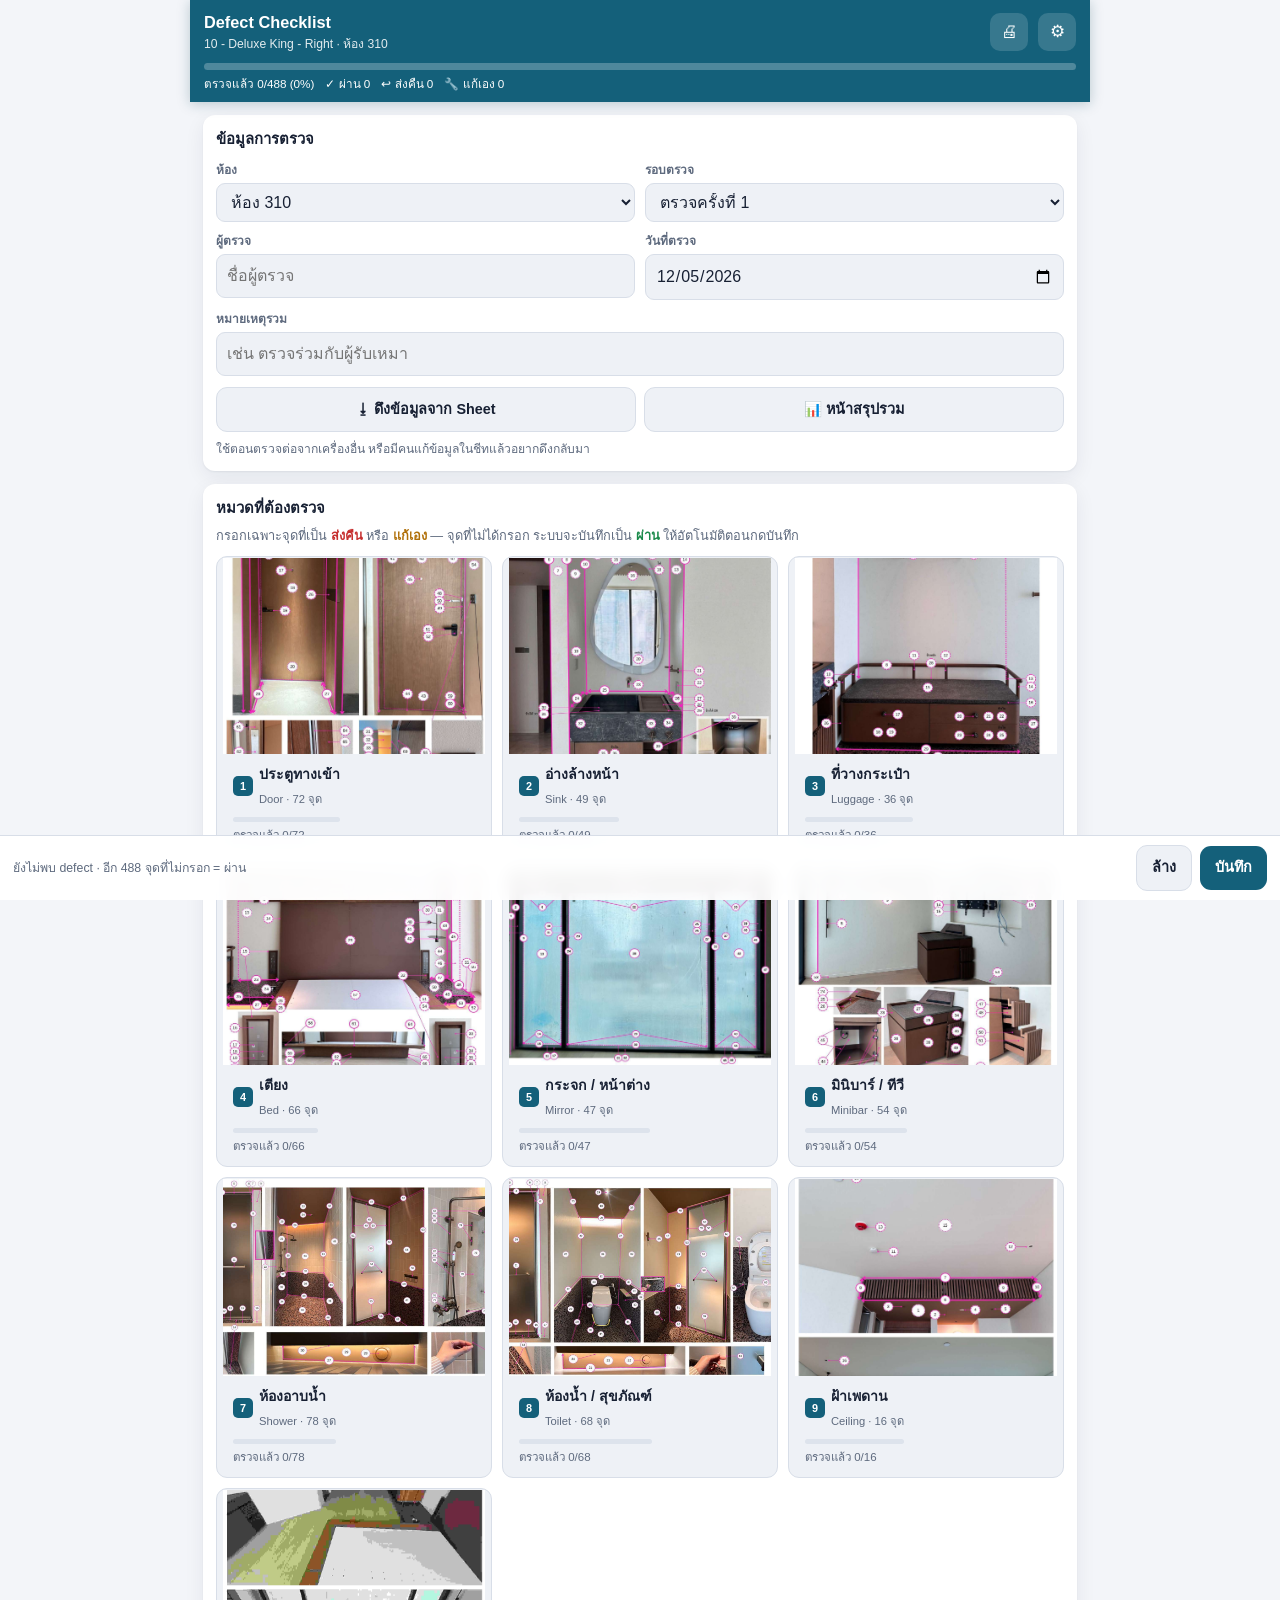
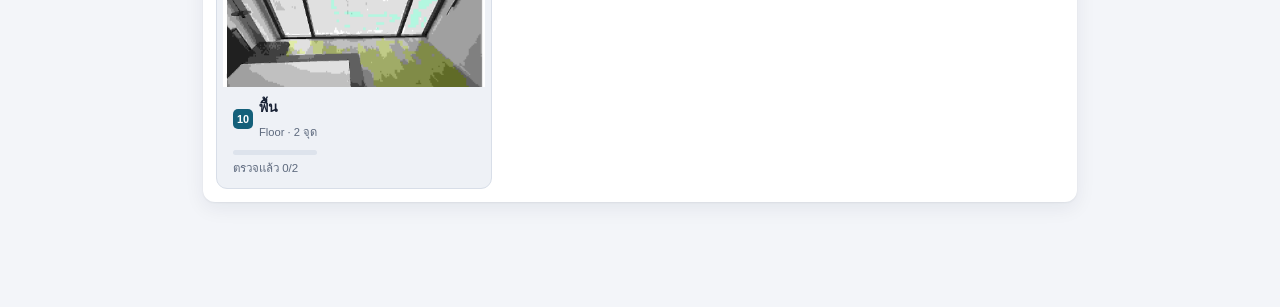
==== index.html @ 96c691bc "Detect new versions instead of relying on a manual cache clear The ?v= query strings only busted css" ====
<!DOCTYPE html>
<html lang="th">
<head>
<meta charset="utf-8">
<meta name="viewport" content="width=device-width, initial-scale=1, viewport-fit=cover">
<meta http-equiv="Cache-Control" content="no-cache, must-revalidate">
<meta http-equiv="Pragma" content="no-cache">
<meta name="theme-color" content="#14607a">
<title>Defect Checklist — 10 Deluxe King Right</title>
<link rel="icon" href="data:image/svg+xml,%3Csvg xmlns='http://www.w3.org/2000/svg' viewBox='0 0 32 32'%3E%3Crect width='32' height='32' rx='7' fill='%2314607a'/%3E%3Cpath d='M9 16.5l4.5 4.5L23 11.5' stroke='%23fff' stroke-width='3.4' fill='none' stroke-linecap='round' stroke-linejoin='round'/%3E%3C/svg%3E">
<link rel="stylesheet" href="css/app.css?v=6">
</head>
<body>

<!-- ══════════ หน้าแรก ══════════ -->
<div class="screen active" id="screenHome">
  <header class="topbar">
    <div class="topbar-row">
      <div style="min-width:0">
        <h1>Defect Checklist</h1>
        <div class="sub" id="homeSub">—</div>
      </div>
      <div class="spacer"></div>
      <button class="icon-btn" id="btnPrint" title="พิมพ์ / บันทึก PDF" aria-label="พิมพ์">🖨</button>
      <button class="icon-btn" id="btnSettings" title="ตั้งค่า" aria-label="ตั้งค่า">⚙</button>
    </div>
    <div class="progress-wrap">
      <div class="progress-bar">
        <span class="p-pass" id="barPass"></span>
        <span class="p-return" id="barReturn"></span>
        <span class="p-fix" id="barFix"></span>
      </div>
      <div class="progress-legend" id="homeLegend"></div>
    </div>
  </header>

  <div id="banners"></div>

  <section class="card no-print">
    <h2>ข้อมูลการตรวจ</h2>
    <div class="field-grid">
      <div class="field">
        <label for="fRoom">ห้อง</label>
        <select id="fRoom"></select>
      </div>
      <div class="field">
        <label for="fRound">รอบตรวจ</label>
        <select id="fRound"></select>
      </div>
      <div class="field">
        <label for="fInspector">ผู้ตรวจ</label>
        <input id="fInspector" type="text" placeholder="ชื่อผู้ตรวจ" autocomplete="name">
      </div>
      <div class="field">
        <label for="fDate">วันที่ตรวจ</label>
        <input id="fDate" type="date">
      </div>
      <div class="field full">
        <label for="fNote">หมายเหตุรวม</label>
        <input id="fNote" type="text" placeholder="เช่น ตรวจร่วมกับผู้รับเหมา">
      </div>
    </div>
    <div style="display:flex;gap:8px;margin-top:11px;flex-wrap:wrap">
      <button class="btn btn-ghost" id="btnLoad" style="flex:1;min-width:150px">⭳ ดึงข้อมูลจาก Sheet</button>
      <a class="btn btn-ghost" href="summary.html" style="flex:1;min-width:150px;text-decoration:none">📊 หน้าสรุปรวม</a>
    </div>
    <p style="margin:8px 0 0;font-size:.76rem;color:var(--muted)" id="loadHint">
      ใช้ตอนตรวจต่อจากเครื่องอื่น หรือมีคนแก้ข้อมูลในชีทแล้วอยากดึงกลับมา
    </p>
  </section>

  <section class="card no-print">
    <h2>หมวดที่ต้องตรวจ</h2>
    <p style="margin:-4px 0 11px;font-size:.8rem;color:var(--muted)">
      กรอกเฉพาะจุดที่เป็น <b style="color:var(--return)">ส่งคืน</b> หรือ
      <b style="color:var(--fix)">แก้เอง</b> —
      จุดที่ไม่ได้กรอก ระบบจะบันทึกเป็น <b style="color:var(--pass)">ผ่าน</b> ให้อัตโนมัติตอนกดบันทึก
    </p>
    <div class="cat-grid" id="catGrid"></div>
  </section>

  <div id="printArea"></div>
</div>

<!-- ══════════ หน้าหมวด ══════════ -->
<div class="screen" id="screenCat">
  <header class="topbar">
    <div class="topbar-row">
      <button class="icon-btn" id="btnBack" aria-label="ย้อนกลับ">←</button>
      <div style="min-width:0;flex:1">
        <h1 id="catTitle">—</h1>
        <div class="sub" id="catSub">—</div>
      </div>
      <button class="icon-btn" id="btnAllPass" title="ให้ผ่านทั้งหมดที่ยังไม่ตรวจ">✓✓</button>
    </div>
    <div class="progress-wrap">
      <div class="progress-bar">
        <span class="p-pass" id="cBarPass"></span>
        <span class="p-return" id="cBarReturn"></span>
        <span class="p-fix" id="cBarFix"></span>
      </div>
      <div class="progress-legend" id="catLegend"></div>
    </div>
  </header>

  <div class="photo-card no-print">
    <div class="photo-wrap" id="photoWrap">
      <img id="catImg" alt="รูปอ้างอิงจุดตรวจ" loading="lazy">
    </div>
    <div class="photo-hint">
      <span id="photoHintText">แตะที่รูปเพื่อขยาย</span>
      <button id="btnZoom">ขยายเต็มจอ ⤢</button>
    </div>
  </div>

  <div class="card no-print" id="notesCard" hidden>
    <h2>หมายเหตุของหมวดนี้</h2>
    <ul class="note-list" id="notesList"></ul>
  </div>

  <div class="jump-row no-print">
    <input id="fJump" type="number" inputmode="numeric" min="1" placeholder="ดูเลขบนรูป แล้วพิมพ์เลขข้อที่นี่">
    <button class="btn btn-primary" id="btnJump">ไป</button>
  </div>

  <div class="filter-row no-print" id="filterRow"></div>

  <div class="item-list" id="itemList"></div>
</div>

<!-- ══════════ แถบล่าง ══════════ -->
<div class="bottom-bar no-print">
  <div class="sum" id="bottomSum">—</div>
  <button class="btn btn-ghost" id="btnReset">ล้าง</button>
  <button class="btn btn-primary" id="btnSave">บันทึก</button>
</div>

<!-- ══════════ ตัวดูรูปแบบขยาย ══════════ -->
<div class="viewer" id="viewer">
  <div class="viewer-head">
    <button class="icon-btn" id="viewerClose" aria-label="ปิด">✕</button>
    <div class="t" id="viewerTitle">—</div>
    <button class="icon-btn" id="viewerOut" aria-label="ย่อ">−</button>
    <button class="icon-btn" id="viewerIn" aria-label="ขยาย">＋</button>
  </div>
  <div class="viewer-stage" id="viewerStage">
    <div class="viewer-inner" id="viewerInner"><img id="viewerImg" alt=""></div>
  </div>
  <div class="viewer-foot">ใช้สองนิ้วซูม · ลากเพื่อเลื่อน · แตะสองครั้งเพื่อซูมเข้า-ออก</div>
</div>

<!-- ══════════ ตั้งค่า ══════════ -->
<dialog id="dlgSettings">
  <div class="dlg-head">ตั้งค่าการเชื่อมต่อ Google Sheet</div>
  <div class="dlg-body">
    <div class="field">
      <label for="fApiUrl">Web App URL (จาก Apps Script)</label>
      <input id="fApiUrl" type="url" placeholder="https://script.google.com/macros/s/.../exec">
    </div>
    <p id="apiSrcNote">—</p>
    <div>
      <span class="status-dot" id="connDot"></span>
      <span id="connText" style="font-size:.83rem">ยังไม่ได้ทดสอบ</span>
    </div>
    <div class="field">
      <label>รูปถ่ายประกอบ</label>
      <label style="display:flex;gap:8px;align-items:center;font-weight:400;font-size:.85rem">
        <input type="checkbox" id="fUploadPhotos" style="width:auto" checked>
        ส่งรูปขึ้น Google Drive ด้วย (ปิดไว้ถ้าเน็ตช้า)
      </label>
    </div>
    <p style="border-top:1px solid var(--line);padding-top:10px">
      เวอร์ชันไฟล์บนเครื่องนี้: <b id="verText">—</b><br>
      ถ้าเลขไม่ตรงกับที่ทีมแจ้ง แปลว่าเบราว์เซอร์ยังใช้ไฟล์เก่าที่ cache ไว้ —
      ปิดแท็บแล้วเปิดใหม่ หรือรีเฟรชแบบล้าง cache
    </p>
  </div>
  <div class="dlg-actions">
    <button class="btn btn-ghost" id="btnResetConn" hidden>คืนค่าเริ่มต้น</button>
    <button class="btn btn-ghost" id="btnTestConn">ทดสอบการเชื่อมต่อ</button>
    <button class="btn btn-primary" id="btnSaveSettings">บันทึก</button>
  </div>
</dialog>

<div class="toast" id="toast"></div>
<input type="file" id="photoInput" accept="image/*" capture="environment" hidden>

<script src="js/config.js?v=6"></script>
<script src="js/checklist.js?v=6"></script>
<script src="js/app.js?v=6"></script>
</body>
</html>
---- css/app.css ----
:root {
  --bg: #f3f5f9;
  --surface: #ffffff;
  --surface-2: #eef1f6;
  --line: #d8dee8;
  --text: #172033;
  --muted: #5e6a7e;
  --brand: #14607a;
  --brand-dark: #0e4657;

  --pass: #1a8a4a;
  --pass-bg: #e7f7ed;
  --pass-line: #a9dfc0;
  --return: #c62f2f;
  --return-bg: #fdeaea;
  --return-line: #f0b3b3;
  --fix: #b0700a;
  --fix-bg: #fdf3e0;
  --fix-line: #ecd0a0;

  --radius: 12px;
  --shadow: 0 1px 2px rgba(20, 30, 50, .06), 0 6px 20px rgba(20, 30, 50, .07);
  --safe-b: env(safe-area-inset-bottom, 0px);
  --safe-t: env(safe-area-inset-top, 0px);
}

* { box-sizing: border-box; -webkit-tap-highlight-color: transparent; }

html, body {
  margin: 0; padding: 0;
  background: var(--bg); color: var(--text);
  font-family: -apple-system, BlinkMacSystemFont, "Segoe UI", "Noto Sans Thai",
               "Sarabun", "Helvetica Neue", Arial, sans-serif;
  font-size: 16px; line-height: 1.5;
  overscroll-behavior-y: none;
}
button, input, select, textarea { font: inherit; color: inherit; }
button { cursor: pointer; border: none; background: none; }

/* ══════════ screens ══════════ */
.screen { display: none; max-width: 900px; margin: 0 auto; padding-bottom: calc(92px + var(--safe-b)); }
.screen.active { display: block; }

.topbar {
  position: sticky; top: 0; z-index: 40;
  background: var(--brand); color: #fff;
  padding: calc(10px + var(--safe-t)) 14px 10px;
  box-shadow: 0 2px 12px rgba(14, 70, 87, .25);
}
.topbar-row { display: flex; align-items: center; gap: 10px; }
.topbar h1 { margin: 0; font-size: 1.02rem; font-weight: 700; }
.topbar .sub { font-size: .76rem; opacity: .88; margin-top: 1px; }
.topbar .spacer { flex: 1; }
.icon-btn {
  width: 38px; height: 38px; flex: none; border-radius: 10px; display: grid; place-items: center;
  background: rgba(255, 255, 255, .15); color: #fff; font-size: 1.05rem;
}
.icon-btn:active { background: rgba(255, 255, 255, .3); }

.progress-wrap { margin-top: 9px; }
.progress-bar {
  height: 7px; border-radius: 99px; background: rgba(255, 255, 255, .25);
  overflow: hidden; display: flex;
}
.progress-bar span { height: 100%; width: 0; transition: width .25s ease; }
.progress-bar .p-pass { background: #6fdf9d; }
.progress-bar .p-return { background: #ff8f8f; }
.progress-bar .p-fix { background: #f7c66a; }
.progress-legend { display: flex; gap: 11px; flex-wrap: wrap; font-size: .73rem; margin-top: 5px; }

/* ══════════ cards ══════════ */
.card { background: var(--surface); border-radius: var(--radius); box-shadow: var(--shadow); margin: 13px; padding: 13px; }
.card h2 { margin: 0 0 10px; font-size: .93rem; font-weight: 700; }

.field-grid { display: grid; grid-template-columns: repeat(2, 1fr); gap: 10px; }
.field { display: flex; flex-direction: column; gap: 4px; }
.field.full { grid-column: 1 / -1; }
.field label { font-size: .75rem; color: var(--muted); font-weight: 600; }
.field input, .field select, .field textarea {
  background: var(--surface-2); border: 1px solid var(--line);
  border-radius: 9px; padding: 9px 10px; width: 100%;
}
.field input:focus, .field select:focus, .field textarea:focus {
  outline: 2px solid var(--brand); outline-offset: -1px; background: #fff;
}

/* ══════════ category grid ══════════ */
.cat-grid { display: grid; grid-template-columns: repeat(2, 1fr); gap: 10px; }
@media (min-width: 620px) { .cat-grid { grid-template-columns: repeat(3, 1fr); } }

.cat-card {
  display: flex; flex-direction: column; gap: 0; text-align: start;
  background: var(--surface-2); border: 1px solid var(--line);
  border-radius: 11px; overflow: hidden;
}
.cat-card:active { background: #e4e9f1; }
.cat-thumb { width: 100%; aspect-ratio: 4 / 3; object-fit: cover; background: #dfe4ec; display: block; }
.cat-body { padding: 8px 10px 10px; }
.cat-head { display: flex; align-items: baseline; gap: 6px; }
.cat-no {
  width: 20px; height: 20px; flex: none; border-radius: 5px; background: var(--brand); color: #fff;
  display: grid; place-items: center; font-size: .68rem; font-weight: 700; align-self: center;
}
.cat-name { font-weight: 700; font-size: .88rem; line-height: 1.3; }
.cat-en { font-size: .7rem; color: var(--muted); }
.cat-bar { height: 5px; border-radius: 99px; background: #dde3ec; margin-top: 7px; overflow: hidden; display: flex; }
.cat-bar span { height: 100%; }
.cat-bar .p-pass { background: var(--pass); }
.cat-bar .p-return { background: var(--return); }
.cat-bar .p-fix { background: var(--fix); }
.cat-stat { font-size: .72rem; color: var(--muted); margin-top: 5px; display: flex; gap: 8px; flex-wrap: wrap; }
.cat-stat .bad { color: var(--return); font-weight: 700; }
.cat-stat .amb { color: var(--fix); font-weight: 700; }
.cat-card.done .cat-no { background: var(--pass); }
.cat-card.has-defect .cat-no { background: var(--return); }

/* ══════════ category screen ══════════ */
.photo-card { margin: 13px; border-radius: var(--radius); overflow: hidden; box-shadow: var(--shadow); background: var(--surface); }
.photo-wrap { position: relative; background: #eceff4; line-height: 0; }
.photo-wrap img { width: 100%; height: auto; display: block; }
.photo-hint {
  padding: 7px 12px; font-size: .76rem; color: var(--muted);
  display: flex; align-items: center; gap: 8px; justify-content: space-between;
}
.photo-hint button { color: var(--brand); font-weight: 700; font-size: .78rem; }

.pin {
  position: absolute; width: 26px; height: 26px; margin: -13px 0 0 -13px;
  border-radius: 50%; border: 2px solid #fff; background: var(--brand); color: #fff;
  font-size: .68rem; font-weight: 700; display: grid; place-items: center;
  box-shadow: 0 1px 4px rgba(0, 0, 0, .4);
}
.pin.r-pass { background: var(--pass); }
.pin.r-return { background: var(--return); }
.pin.r-fix { background: var(--fix); }
.pin.flash { animation: pinflash .9s ease 2; }
@keyframes pinflash { 0%, 100% { transform: scale(1); } 50% { transform: scale(1.5); } }

.jump-row { display: flex; gap: 8px; align-items: center; margin: 0 13px 10px; }
.jump-row input {
  flex: 1; min-width: 0; background: var(--surface); border: 1px solid var(--line);
  border-radius: 10px; padding: 10px 12px; font-weight: 600;
}
.jump-row .btn { flex: none; }

.filter-row { display: flex; gap: 6px; margin: 0 13px 10px; overflow-x: auto; padding-bottom: 2px; }
.filter-row button {
  flex: none; padding: 7px 13px; border-radius: 99px; border: 1px solid var(--line);
  background: var(--surface); font-size: .8rem; font-weight: 600; color: var(--muted);
}
.filter-row button.on { background: var(--brand); border-color: var(--brand); color: #fff; }

/* ══════════ items ══════════ */
.item-list { margin: 0 13px; }
.item {
  border: 1px solid var(--line); border-radius: 11px; background: var(--surface);
  padding: 9px 10px; margin-bottom: 8px;
}
.item.r-pass { border-color: var(--pass-line); background: var(--pass-bg); }
.item.r-return { border-color: var(--return-line); background: var(--return-bg); }
.item.r-fix { border-color: var(--fix-line); background: var(--fix-bg); }
.item.target { outline: 3px solid var(--brand); outline-offset: 1px; }

.item-head { display: flex; gap: 9px; align-items: flex-start; }
.item-no {
  flex: none; width: 26px; height: 26px; border-radius: 7px;
  background: var(--surface-2); color: var(--muted);
  display: grid; place-items: center; font-size: .76rem; font-weight: 700;
}
.item.r-pass .item-no { background: var(--pass); color: #fff; }
.item.r-return .item-no { background: var(--return); color: #fff; }
.item.r-fix .item-no { background: var(--fix); color: #fff; }
.item-text { flex: 1; min-width: 0; font-size: .89rem; padding-top: 2px; word-break: break-word; }
.item-loc { flex: none; font-size: .95rem; color: var(--brand); padding: 2px 2px 0; }

.seg { display: flex; gap: 6px; margin-top: 8px; }
.seg button {
  flex: 1; padding: 9px 4px; border-radius: 9px; border: 1.5px solid var(--line);
  background: var(--surface); font-size: .82rem; font-weight: 600; color: var(--muted);
  white-space: nowrap;
}
.seg button[data-v="pass"].on { background: var(--pass); border-color: var(--pass); color: #fff; }
.seg button[data-v="return"].on { background: var(--return); border-color: var(--return); color: #fff; }
.seg button[data-v="fix"].on { background: var(--fix); border-color: var(--fix); color: #fff; }

.detail { margin-top: 8px; display: grid; gap: 8px; }
.detail[hidden] { display: none; }
.detail textarea {
  width: 100%; border: 1px solid var(--line); border-radius: 9px;
  padding: 8px 10px; background: var(--surface); resize: vertical; min-height: 54px; font-size: .88rem;
}
.qty-row { display: flex; align-items: center; gap: 8px; }
.qty-row label { font-size: .77rem; color: var(--muted); font-weight: 600; flex: none; }
.stepper { display: flex; }
.stepper button {
  width: 34px; height: 34px; border: 1px solid var(--line); background: var(--surface);
  font-size: 1.05rem; font-weight: 700; color: var(--brand);
}
.stepper button:first-child { border-radius: 9px 0 0 9px; }
.stepper button:last-child { border-radius: 0 9px 9px 0; }
.stepper input {
  width: 52px; height: 34px; text-align: center; border: 1px solid var(--line);
  border-left: none; border-right: none; background: var(--surface); font-weight: 700;
}
.photo-row { display: flex; gap: 8px; flex-wrap: wrap; }
.photo-thumb { position: relative; width: 60px; height: 60px; border-radius: 8px; overflow: hidden; }
.photo-thumb img { width: 100%; height: 100%; object-fit: cover; display: block; }
.photo-thumb button {
  position: absolute; top: 2px; inset-inline-end: 2px; width: 20px; height: 20px;
  border-radius: 50%; background: rgba(0, 0, 0, .62); color: #fff; font-size: .68rem;
  display: grid; place-items: center;
}
.photo-add {
  width: 60px; height: 60px; border: 1.5px dashed var(--line); border-radius: 8px;
  color: var(--muted); font-size: 1.3rem; display: grid; place-items: center; background: var(--surface);
}

/* ══════════ buttons / bars ══════════ */
.btn {
  border-radius: 11px; padding: 11px 15px; font-weight: 700; font-size: .9rem;
  display: inline-flex; align-items: center; justify-content: center; gap: 7px;
}
.btn-primary { background: var(--brand); color: #fff; }
.btn-primary:active { background: var(--brand-dark); }
.btn-ghost { background: var(--surface-2); color: var(--text); border: 1px solid var(--line); }
.btn-block { width: 100%; }
.btn[disabled] { opacity: .5; pointer-events: none; }
/* display:inline-flex ของ .btn ทับ UA style ของ [hidden] จึงต้องประกาศเอง */
[hidden] { display: none !important; }

.bottom-bar {
  position: fixed; left: 0; right: 0; bottom: 0; z-index: 30;
  background: rgba(255, 255, 255, .95); backdrop-filter: blur(8px);
  border-top: 1px solid var(--line);
  padding: 9px 13px calc(9px + var(--safe-b));
  display: flex; gap: 8px; align-items: center;
}
.bottom-bar .sum { flex: 1; font-size: .77rem; color: var(--muted); line-height: 1.35; min-width: 0; }
.bottom-bar .sum b.bad { color: var(--return); }
.bottom-bar .sum b.amb { color: var(--fix); }

/* ══════════ photo viewer ══════════ */
.viewer {
  position: fixed; inset: 0; z-index: 70; background: #0d1420;
  display: none; flex-direction: column;
}
.viewer.open { display: flex; }
.viewer-head {
  flex: none; padding: calc(8px + var(--safe-t)) 12px 8px; color: #fff;
  display: flex; align-items: center; gap: 10px; background: rgba(0, 0, 0, .35);
}
.viewer-head .t { flex: 1; min-width: 0; font-size: .9rem; font-weight: 600; }
.viewer-stage { flex: 1; overflow: hidden; position: relative; touch-action: none; }
.viewer-inner { position: absolute; top: 0; left: 0; transform-origin: 0 0; }
.viewer-inner img { display: block; max-width: none; }
.viewer-foot {
  flex: none; padding: 8px 12px calc(8px + var(--safe-b));
  background: rgba(0, 0, 0, .35); color: #fff; font-size: .78rem; text-align: center;
}

/* ══════════ toast / banner ══════════ */
.toast {
  position: fixed; left: 50%; transform: translate(-50%, 20px);
  bottom: calc(80px + var(--safe-b)); z-index: 90;
  background: #172033; color: #fff; padding: 10px 16px; border-radius: 99px;
  font-size: .84rem; opacity: 0; pointer-events: none; transition: all .25s;
  max-width: 90vw; text-align: center;
}
.toast.show { opacity: 1; transform: translate(-50%, 0); }
.toast.err { background: var(--return); }
.toast.ok { background: var(--pass); }

.banner { margin: 13px; padding: 10px 12px; border-radius: 10px; font-size: .83rem; display: flex; gap: 9px; }
.banner.warn { background: #fff5e2; color: #7a4f04; border: 1px solid #f0d9a8; }
.banner.info { background: #e7f1f6; color: var(--brand-dark); border: 1px solid #bcd8e4; }
.banner button { font-weight: 700; text-decoration: underline; color: inherit; }

.note-list { margin: 0; padding-inline-start: 18px; font-size: .8rem; color: var(--muted); }
.note-list li { margin-bottom: 2px; }

/* ══════════ dialog ══════════ */
dialog {
  border: none; border-radius: 16px; padding: 0; max-width: 92vw; width: 460px;
  box-shadow: 0 20px 60px rgba(16, 24, 38, .3); color: var(--text);
}
dialog::backdrop { background: rgba(16, 24, 38, .5); }
.dlg-head { padding: 14px 16px; border-bottom: 1px solid var(--line); font-weight: 700; }
.dlg-body { padding: 14px 16px; display: grid; gap: 12px; }
.dlg-body p { margin: 0; font-size: .81rem; color: var(--muted); }
.dlg-actions { padding: 12px 16px; border-top: 1px solid var(--line); display: flex; gap: 8px; justify-content: flex-end; }
.status-dot { display: inline-block; width: 9px; height: 9px; border-radius: 50%; background: #9aa4b6; margin-inline-end: 5px; }
.status-dot.ok { background: var(--pass); }
.status-dot.err { background: var(--return); }

/* ══════════ print ══════════ */
#printArea { display: none; }
@media print {
  .topbar, .bottom-bar, .photo-card, .jump-row, .filter-row, .item-list,
  .cat-grid, .no-print, .toast, .viewer, dialog { display: none !important; }
  body { background: #fff; font-size: 11pt; }
  .screen { display: block !important; padding: 0; max-width: none; }
  .card { display: none; }
  #printArea { display: block; padding: 0 5mm; }
  #printArea h1 { font-size: 14pt; margin: 0 0 2mm; }
  #printArea .meta { font-size: 9.5pt; margin-bottom: 4mm; color: #333; }
  #printArea table { width: 100%; border-collapse: collapse; margin-bottom: 4mm; }
  #printArea th, #printArea td { border: .5pt solid #999; padding: 1.2mm 1.8mm; font-size: 9pt; vertical-align: top; }
  #printArea th { background: #eee; text-align: start; }
  #printArea .ch { font-weight: 700; background: #f2f2f2; }
  #printArea tr { break-inside: avoid; }
}

/* ══════════ แถบแจ้งเวอร์ชันใหม่ ══════════ */
.update-bar {
  position: fixed; left: 50%; transform: translateX(-50%);
  bottom: calc(80px + var(--safe-b)); z-index: 95;
  background: var(--brand); color: #fff; border-radius: 99px;
  padding: 9px 9px 9px 16px; display: flex; align-items: center; gap: 10px;
  font-size: .82rem; box-shadow: 0 6px 22px rgba(14, 70, 87, .4);
  max-width: 94vw;
}
.update-bar button {
  background: #fff; color: var(--brand); border-radius: 99px;
  padding: 7px 14px; font-weight: 700; font-size: .82rem; white-space: nowrap;
}
@media print { .update-bar { display: none !important; } }
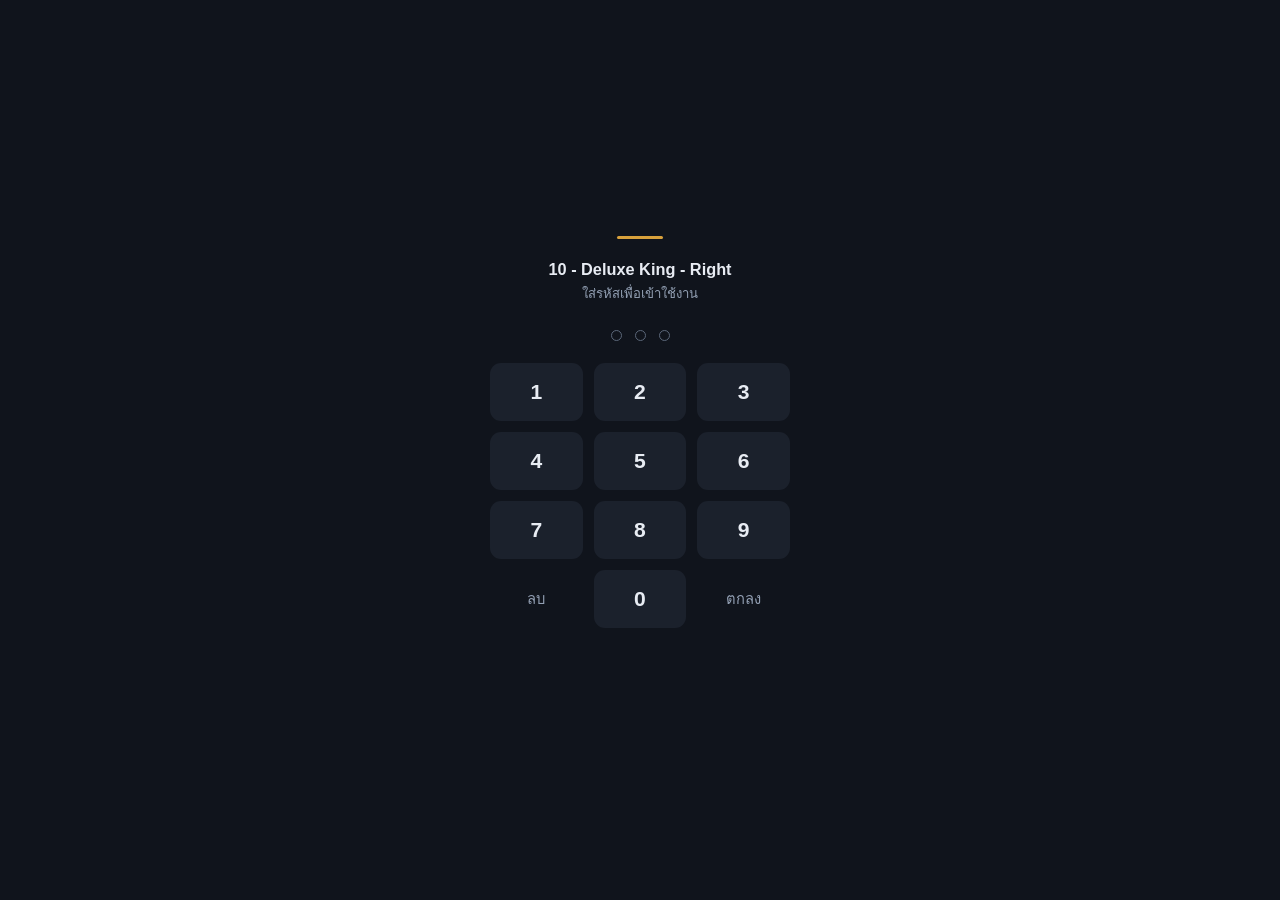
==== commit 3fa67d0f: "Bump asset version for the PIN being switched on The previous commit enabled REQUIRE_PIN and set PIN" ====
--- a/index.html
+++ b/index.html
@@ -8,7 +8,8 @@
 <meta name="theme-color" content="#14607a">
 <title>Defect Checklist — 10 Deluxe King Right</title>
 <link rel="icon" href="data:image/svg+xml,%3Csvg xmlns='http://www.w3.org/2000/svg' viewBox='0 0 32 32'%3E%3Crect width='32' height='32' rx='7' fill='%2314607a'/%3E%3Cpath d='M9 16.5l4.5 4.5L23 11.5' stroke='%23fff' stroke-width='3.4' fill='none' stroke-linecap='round' stroke-linejoin='round'/%3E%3C/svg%3E">
-<link rel="stylesheet" href="css/app.css?v=6">
+<link rel="stylesheet" href="css/app.css?v=12">
+<link rel="stylesheet" href="css/lock.css?v=12">
 </head>
 <body>
 
@@ -61,10 +62,10 @@
       </div>
     </div>
     <div style="display:flex;gap:8px;margin-top:11px;flex-wrap:wrap">
-      <button class="btn btn-ghost" id="btnLoad" style="flex:1;min-width:150px">⭳ ดึงข้อมูลจาก Sheet</button>
-      <a class="btn btn-ghost" href="summary.html" style="flex:1;min-width:150px;text-decoration:none">📊 หน้าสรุปรวม</a>
+      <button class="btn btn-ghost admin-only" id="btnLoad" style="flex:1;min-width:150px">⭳ ดึงข้อมูลจาก Sheet</button>
+      <a class="btn btn-ghost admin-only" href="summary.html" style="flex:1;min-width:150px;text-decoration:none">📊 หน้าสรุปรวม</a>
     </div>
-    <p style="margin:8px 0 0;font-size:.76rem;color:var(--muted)" id="loadHint">
+    <p class="admin-only" style="margin:8px 0 0;font-size:.76rem;color:var(--muted)" id="loadHint">
       ใช้ตอนตรวจต่อจากเครื่องอื่น หรือมีคนแก้ข้อมูลในชีทแล้วอยากดึงกลับมา
     </p>
   </section>
@@ -176,6 +177,7 @@
     </p>
   </div>
   <div class="dlg-actions">
+    <button class="btn btn-ghost" id="btnLogout" hidden>ออกจากระบบ</button>
     <button class="btn btn-ghost" id="btnResetConn" hidden>คืนค่าเริ่มต้น</button>
     <button class="btn btn-ghost" id="btnTestConn">ทดสอบการเชื่อมต่อ</button>
     <button class="btn btn-primary" id="btnSaveSettings">บันทึก</button>
@@ -185,8 +187,9 @@
 <div class="toast" id="toast"></div>
 <input type="file" id="photoInput" accept="image/*" capture="environment" hidden>
 
-<script src="js/config.js?v=6"></script>
-<script src="js/checklist.js?v=6"></script>
-<script src="js/app.js?v=6"></script>
+<script src="js/config.js?v=12"></script>
+<script src="js/lock.js?v=12"></script>
+<script src="js/checklist.js?v=12"></script>
+<script src="js/app.js?v=12"></script>
 </body>
 </html>
--- a/css/lock.css
+++ b/css/lock.css
@@ -0,0 +1,52 @@
+/* lock.css — หน้าจอใส่รหัสก่อนเข้าใช้งาน */
+
+.lock {
+  position: fixed; inset: 0; z-index: 200;
+  background: #10141c; color: #e8ecf3;
+  display: grid; place-items: center;
+  padding: 24px 18px calc(24px + env(safe-area-inset-bottom, 0px));
+  overflow-y: auto;
+}
+
+.lock-box { width: 100%; max-width: 300px; text-align: center; }
+.lock-box.shake { animation: lockshake .4s ease; }
+@keyframes lockshake {
+  0%, 100% { transform: translateX(0); }
+  20% { transform: translateX(-9px); }
+  40% { transform: translateX(9px); }
+  60% { transform: translateX(-5px); }
+  80% { transform: translateX(5px); }
+}
+
+.lock-bar { width: 46px; height: 3px; border-radius: 99px; background: #d8a13c; margin: 0 auto 18px; }
+.lock-title { font-size: 1.02rem; font-weight: 700; }
+.lock-sub { font-size: .82rem; color: #93a0b4; margin-top: 3px; }
+
+.lock-dots { display: flex; gap: 13px; justify-content: center; margin: 26px 0 22px; }
+.lock-dots span {
+  width: 11px; height: 11px; border-radius: 50%;
+  border: 1.5px solid #5b6779; transition: all .15s;
+}
+.lock-dots span.on { background: #e8ecf3; border-color: #e8ecf3; transform: scale(1.1); }
+
+.lock-pad { display: grid; grid-template-columns: repeat(3, 1fr); gap: 11px; }
+.lock-key {
+  height: 58px; border-radius: 11px;
+  background: #1b212c; color: #e8ecf3;
+  font-size: 1.32rem; font-weight: 600;
+  transition: background .12s;
+}
+.lock-key:active { background: #2b3444; }
+.lock-key-alt { background: transparent; font-size: .92rem; font-weight: 500; color: #93a0b4; }
+.lock-key-alt:active { background: #1b212c; }
+
+.lock-msg { min-height: 20px; margin-top: 16px; font-size: .82rem; color: #93a0b4; }
+.lock-msg.err { color: #ff8f8f; }
+
+/* ยังไม่ปลดล็อก = ไม่ต้องแสดงเนื้อหาแอปเลย */
+body.locked .screen,
+body.locked .bottom-bar,
+body.locked .viewer { display: none !important; }
+
+/* ซ่อนของที่เฉพาะผู้ดูแลใช้ได้ เมื่อเข้ามาด้วยรหัสผู้ตรวจ */
+body.role-inspector .admin-only { display: none !important; }
